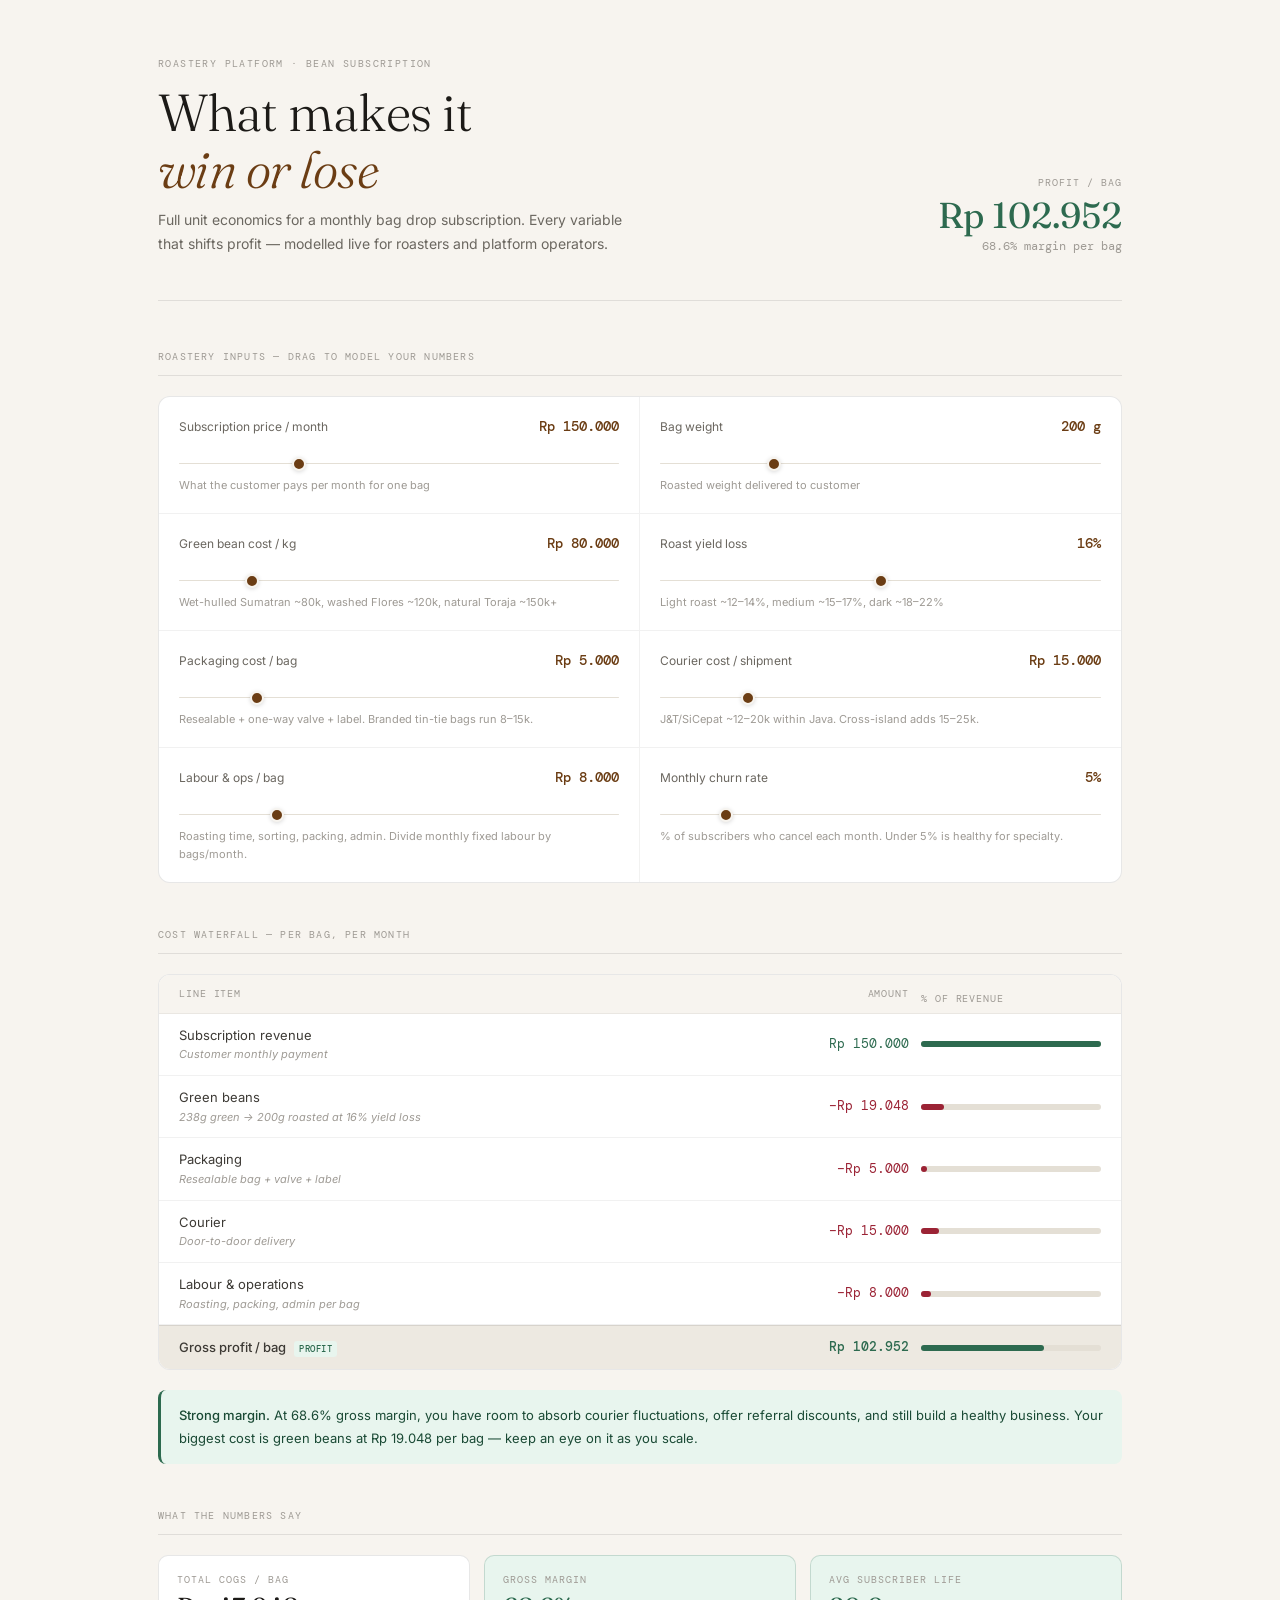
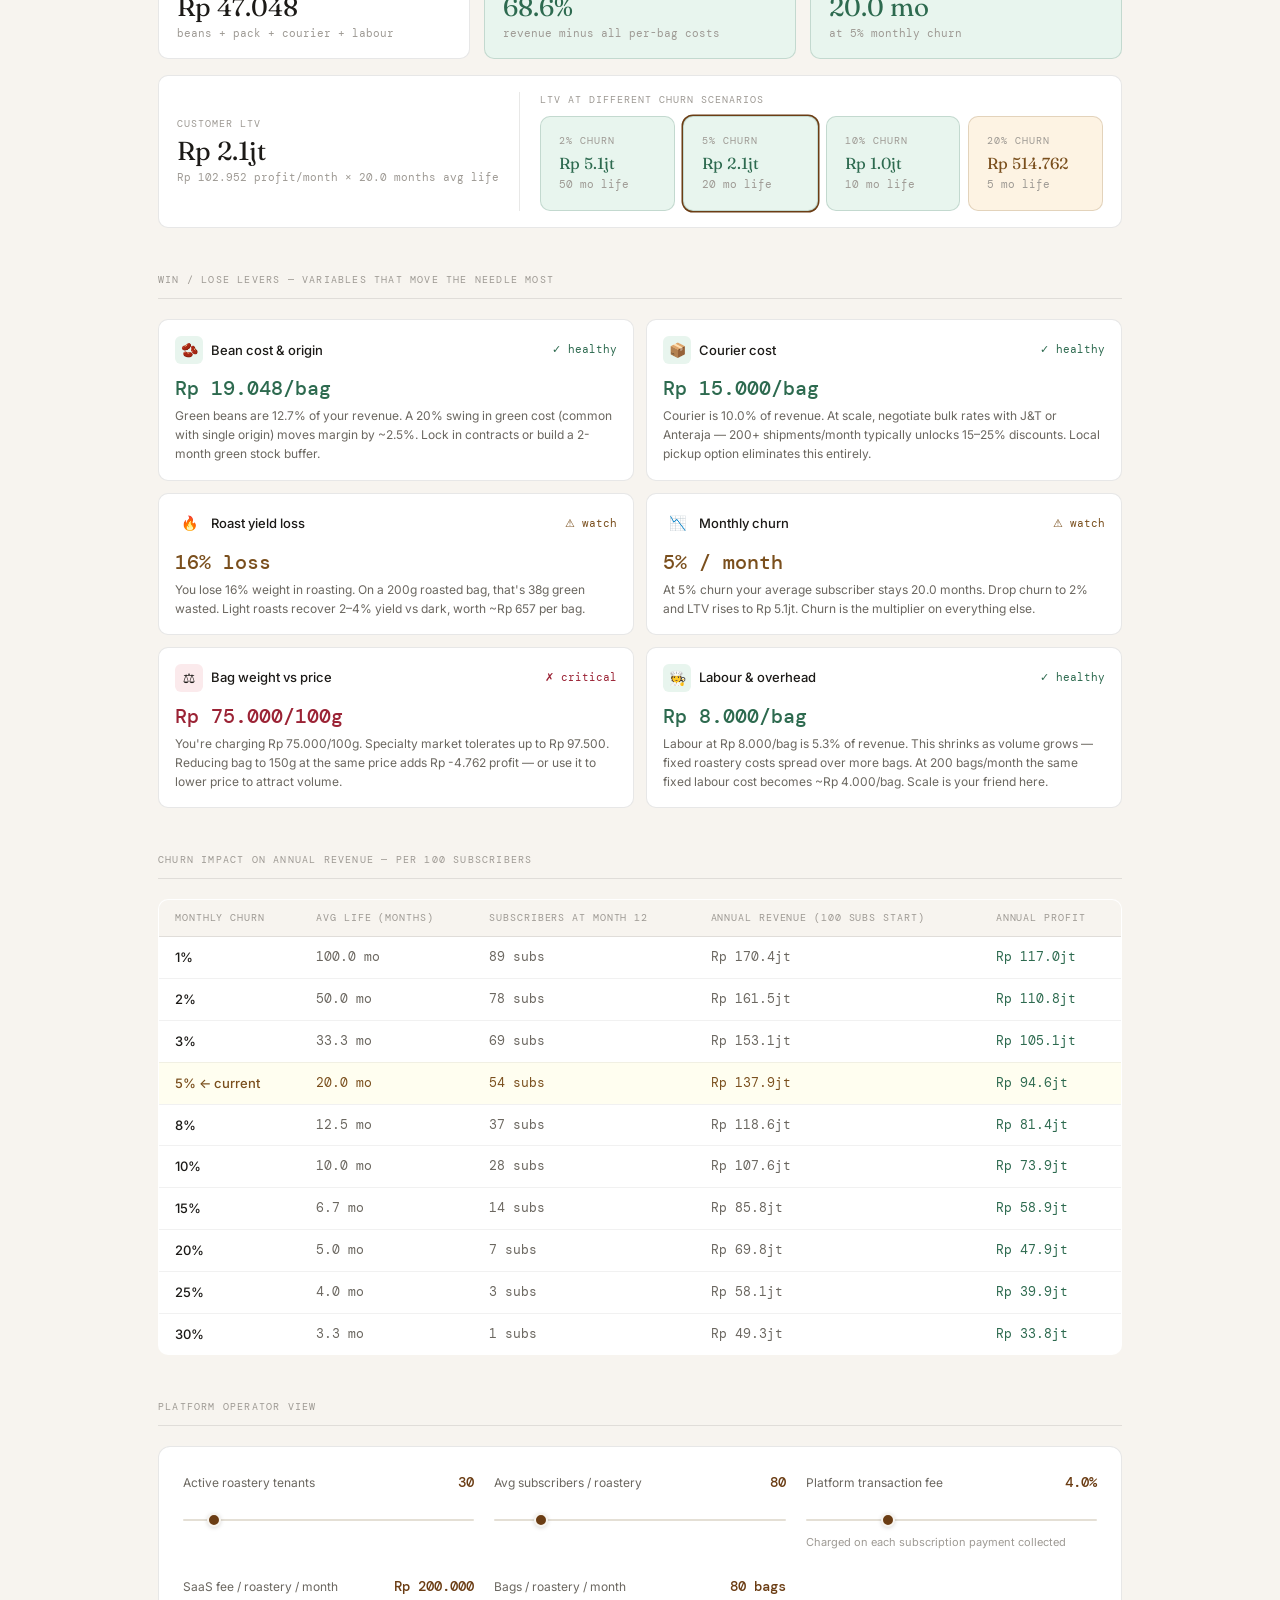
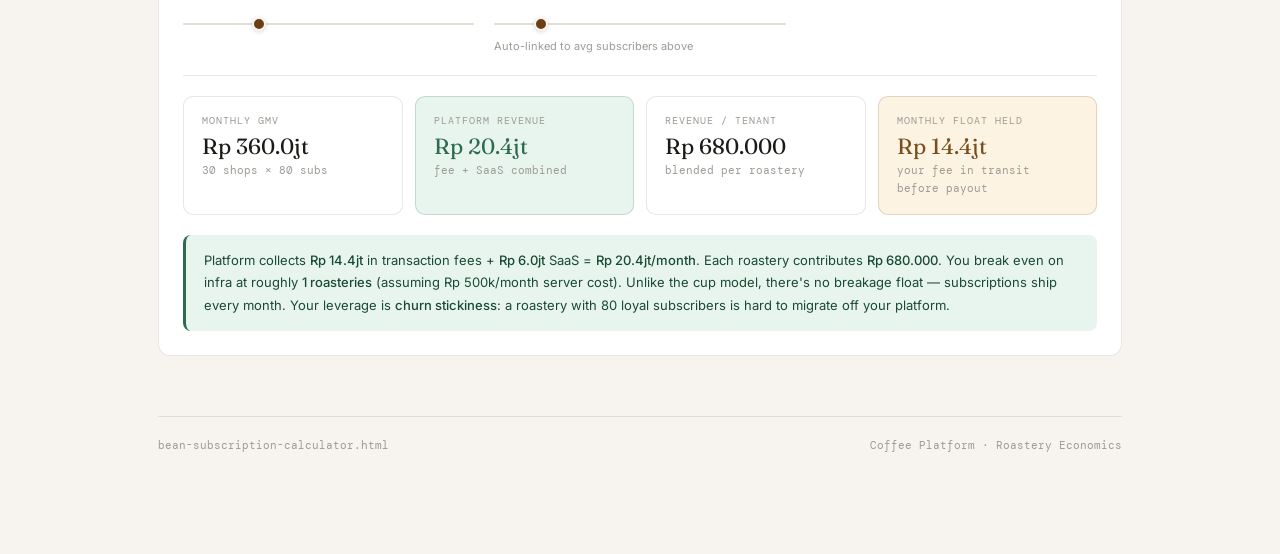
==== bean.html @ 2d92a7cf "Initial commit" ====
<!DOCTYPE html>
<html lang="en">
<head>
<meta charset="UTF-8">
<meta name="viewport" content="width=device-width, initial-scale=1.0">
<title>Bean Subscription Economics — Roastery Platform</title>
<style>
@import url('https://fonts.googleapis.com/css2?family=Fraunces:opsz,wght@9..144,300;9..144,400;9..144,500&family=DM+Mono:wght@400;500&family=Inter:wght@300;400;500&display=swap');

*, *::before, *::after { box-sizing: border-box; margin: 0; padding: 0; }

:root {
  --bg:        #f7f4ef;
  --bg2:       #ede9e1;
  --bg3:       #e4dfd5;
  --ink:       #1c1a17;
  --ink2:      #3d3a35;
  --ink3:      #6b6760;
  --ink4:      #9e9a94;
  --rule:      rgba(28,26,23,0.1);
  --rule2:     rgba(28,26,23,0.06);
  --win:       #2d6a4f;
  --win-bg:    #e8f5ee;
  --lose:      #9b2335;
  --lose-bg:   #fbeaec;
  --warn:      #7a4f1d;
  --warn-bg:   #fdf3e3;
  --accent:    #6b3d14;
  --font-disp: 'Fraunces', Georgia, serif;
  --font-body: 'Inter', system-ui, sans-serif;
  --font-mono: 'DM Mono', monospace;
}

html { background: var(--bg); color: var(--ink); font-family: var(--font-body); font-size: 15px; line-height: 1.6; }
body { min-height: 100vh; }

.shell { max-width: 1020px; margin: 0 auto; padding: 0 28px 100px; }

/* ── HEADER ── */
header {
  padding: 56px 0 44px;
  border-bottom: 1px solid var(--rule);
  margin-bottom: 48px;
  display: grid;
  grid-template-columns: 1fr auto;
  align-items: end;
  gap: 24px;
}
@media (max-width: 600px) { header { grid-template-columns: 1fr; } }

.eyebrow {
  font-family: var(--font-mono);
  font-size: 10px;
  letter-spacing: 0.14em;
  text-transform: uppercase;
  color: var(--ink4);
  margin-bottom: 12px;
}
h1 {
  font-family: var(--font-disp);
  font-size: clamp(32px, 5vw, 52px);
  font-weight: 300;
  line-height: 1.1;
  color: var(--ink);
  letter-spacing: -0.01em;
}
h1 em { font-style: italic; color: var(--accent); }
.tagline { font-size: 14px; color: var(--ink3); margin-top: 10px; max-width: 480px; line-height: 1.7; }

/* ── VERDICT BADGE ── live top-right ── */
.verdict-badge {
  text-align: right;
}
.vb-label { font-family: var(--font-mono); font-size: 10px; text-transform: uppercase; letter-spacing: 0.1em; color: var(--ink4); margin-bottom: 6px; }
.vb-val {
  font-family: var(--font-disp);
  font-size: 36px;
  font-weight: 400;
  line-height: 1;
}
.vb-sub { font-size: 12px; color: var(--ink4); margin-top: 4px; font-family: var(--font-mono); }
.vb-val.win  { color: var(--win); }
.vb-val.lose { color: var(--lose); }
.vb-val.warn { color: var(--warn); }

/* ── SECTION LABEL ── */
.sec-label {
  font-family: var(--font-mono);
  font-size: 10px;
  letter-spacing: 0.12em;
  text-transform: uppercase;
  color: var(--ink4);
  padding-bottom: 10px;
  border-bottom: 1px solid var(--rule);
  margin-bottom: 20px;
}

/* ── GRID LAYOUTS ── */
.cols-3 { display: grid; grid-template-columns: repeat(3, 1fr); gap: 14px; }
.cols-2 { display: grid; grid-template-columns: 1fr 1fr; gap: 20px; }
@media (max-width: 680px) {
  .cols-3 { grid-template-columns: 1fr 1fr; }
  .cols-2 { grid-template-columns: 1fr; }
}
@media (max-width: 420px) { .cols-3 { grid-template-columns: 1fr; } }

.section { margin-bottom: 44px; }

/* ── CONTROL PANEL ── */
.ctrl-grid { display: grid; grid-template-columns: repeat(2, 1fr); gap: 0; border: 1px solid var(--rule); border-radius: 12px; overflow: hidden; background: white; }
@media (max-width: 680px) { .ctrl-grid { grid-template-columns: 1fr; } }

.ctrl-cell {
  padding: 18px 20px;
  border-right: 1px solid var(--rule2);
  border-bottom: 1px solid var(--rule2);
}
.ctrl-cell:nth-child(2n) { border-right: none; }
.ctrl-cell:nth-last-child(-n+2) { border-bottom: none; }
@media (max-width: 680px) {
  .ctrl-cell { border-right: none; }
  .ctrl-cell:last-child { border-bottom: none; }
}

.ctrl-top { display: flex; justify-content: space-between; align-items: baseline; margin-bottom: 10px; }
.ctrl-name { font-size: 12px; color: var(--ink3); }
.ctrl-val { font-family: var(--font-mono); font-size: 14px; font-weight: 500; color: var(--accent); }

input[type=range] {
  -webkit-appearance: none;
  width: 100%;
  height: 1.5px;
  background: var(--bg3);
  border-radius: 1px;
  outline: none;
  cursor: pointer;
}
input[type=range]::-webkit-slider-thumb {
  -webkit-appearance: none;
  width: 14px; height: 14px;
  border-radius: 50%;
  background: var(--accent);
  border: 2px solid var(--bg);
  cursor: pointer;
  box-shadow: 0 1px 4px rgba(0,0,0,0.15);
}
input[type=range]::-moz-range-thumb {
  width: 14px; height: 14px;
  border-radius: 50%;
  background: var(--accent);
  border: 2px solid var(--bg);
  cursor: pointer;
}
.ctrl-hint { font-size: 11px; color: var(--ink4); margin-top: 6px; }

/* ── METRIC CARDS ── */
.mcard {
  background: white;
  border: 1px solid var(--rule);
  border-radius: 10px;
  padding: 16px 18px;
}
.mcard .mc-label { font-family: var(--font-mono); font-size: 10px; text-transform: uppercase; letter-spacing: 0.1em; color: var(--ink4); margin-bottom: 6px; }
.mcard .mc-val { font-family: var(--font-disp); font-size: 26px; font-weight: 400; color: var(--ink); line-height: 1; }
.mcard .mc-sub { font-size: 11px; color: var(--ink4); margin-top: 5px; font-family: var(--font-mono); }
.mcard.win  { background: var(--win-bg);  border-color: rgba(45,106,79,0.2); }
.mcard.lose { background: var(--lose-bg); border-color: rgba(155,35,53,0.2); }
.mcard.warn { background: var(--warn-bg); border-color: rgba(122,79,29,0.2); }
.mcard.win  .mc-val { color: var(--win);  }
.mcard.lose .mc-val { color: var(--lose); }
.mcard.warn .mc-val { color: var(--warn); }

/* ── WATERFALL ── */
.waterfall { background: white; border: 1px solid var(--rule); border-radius: 12px; overflow: hidden; }
.wf-row {
  display: grid;
  grid-template-columns: 1fr 110px 180px;
  align-items: center;
  padding: 11px 20px;
  border-bottom: 1px solid var(--rule2);
  font-size: 13px;
  gap: 12px;
}
@media (max-width: 500px) { .wf-row { grid-template-columns: 1fr 80px; } .wf-bar-cell { display: none; } }
.wf-row:last-child { border-bottom: none; }
.wf-row.total {
  background: var(--bg2);
  font-weight: 500;
  border-top: 1px solid var(--rule);
}
.wf-row.header { background: var(--bg); font-family: var(--font-mono); font-size: 10px; text-transform: uppercase; letter-spacing: 0.09em; color: var(--ink4); }
.wf-label { color: var(--ink2); }
.wf-label small { display: block; font-size: 11px; color: var(--ink4); margin-top: 1px; font-style: italic; }
.wf-amount { font-family: var(--font-mono); font-size: 13px; text-align: right; }
.wf-amount.pos { color: var(--win); }
.wf-amount.neg { color: var(--lose); }
.wf-amount.neutral { color: var(--ink3); }
.wf-bar-cell { position: relative; height: 6px; background: var(--bg3); border-radius: 3px; }
.wf-bar { height: 100%; border-radius: 3px; transition: width 0.3s ease; }
.wf-bar.pos { background: var(--win); }
.wf-bar.neg { background: var(--lose); }
.tag { display: inline-block; font-size: 9px; font-family: var(--font-mono); padding: 1px 5px; border-radius: 3px; vertical-align: middle; margin-left: 5px; text-transform: uppercase; letter-spacing: 0.06em; }
.tag-win  { background: var(--win-bg);  color: var(--win);  }
.tag-lose { background: var(--lose-bg); color: var(--lose); }
.tag-warn { background: var(--warn-bg); color: var(--warn); }

/* ── WIN/LOSE LEVERS ── */
.lever-grid { display: grid; grid-template-columns: 1fr 1fr; gap: 12px; }
@media (max-width: 580px) { .lever-grid { grid-template-columns: 1fr; } }
.lever {
  border: 1px solid var(--rule);
  border-radius: 10px;
  padding: 16px;
  background: white;
}
.lever .lv-head { display: flex; align-items: center; gap: 8px; margin-bottom: 8px; }
.lever .lv-icon { width: 28px; height: 28px; border-radius: 6px; display: flex; align-items: center; justify-content: center; font-size: 14px; flex-shrink: 0; }
.lever .lv-icon.win  { background: var(--win-bg); }
.lever .lv-icon.lose { background: var(--lose-bg); }
.lever .lv-name { font-size: 13px; font-weight: 500; color: var(--ink); }
.lever .lv-status { font-family: var(--font-mono); font-size: 11px; margin-left: auto; }
.lever .lv-status.win  { color: var(--win); }
.lever .lv-status.lose { color: var(--lose); }
.lever .lv-status.warn { color: var(--warn); }
.lever .lv-desc { font-size: 12px; color: var(--ink3); line-height: 1.6; }
.lever .lv-val { font-family: var(--font-mono); font-size: 20px; font-weight: 500; margin-bottom: 2px; }
.lever .lv-val.win  { color: var(--win); }
.lever .lv-val.lose { color: var(--lose); }
.lever .lv-val.warn { color: var(--warn); }

/* ── PLATFORM VIEW ── */
.plat-bar { background: white; border: 1px solid var(--rule); border-radius: 12px; padding: 24px; }
.plat-ctrl-row { display: grid; grid-template-columns: repeat(3,1fr); gap: 20px; margin-bottom: 24px; }
@media (max-width: 580px) { .plat-ctrl-row { grid-template-columns: 1fr; } }

.p-metrics { display: grid; grid-template-columns: repeat(4,1fr); gap: 12px; margin-bottom: 20px; }
@media (max-width: 680px) { .p-metrics { grid-template-columns: 1fr 1fr; } }

/* ── INSIGHT STRIP ── */
.insight {
  border-radius: 8px;
  padding: 14px 18px;
  font-size: 13px;
  line-height: 1.75;
  margin-top: 20px;
  border-left: 3px solid;
}
.insight.win  { background: var(--win-bg);  border-color: var(--win);  color: #1a4a35; }
.insight.lose { background: var(--lose-bg); border-color: var(--lose); color: #6e1a26; }
.insight.warn { background: var(--warn-bg); border-color: var(--warn); color: #5a3512; }
.insight strong { font-weight: 500; }

/* ── CHURN IMPACT ── */
.churn-table { width: 100%; border-collapse: collapse; font-size: 13px; background: white; border-radius: 10px; overflow: hidden; border: 1px solid var(--rule); }
.churn-table th { padding: 10px 16px; background: var(--bg); font-family: var(--font-mono); font-size: 10px; text-transform: uppercase; letter-spacing: 0.09em; color: var(--ink4); font-weight: 400; text-align: left; border-bottom: 1px solid var(--rule); }
.churn-table td { padding: 10px 16px; border-bottom: 1px solid var(--rule2); color: var(--ink3); }
.churn-table tr:last-child td { border-bottom: none; }
.churn-table td:first-child { color: var(--ink); font-weight: 500; }
.churn-table .mono { font-family: var(--font-mono); }
.churn-table .active-row { background: #fffef0; }
.churn-table .active-row td { color: var(--warn); }
.churn-table .active-row td:first-child { color: var(--warn); }

footer { margin-top: 60px; padding-top: 20px; border-top: 1px solid var(--rule); display: flex; justify-content: space-between; font-size: 11px; font-family: var(--font-mono); color: var(--ink4); flex-wrap: wrap; gap: 8px; }
</style>
</head>
<body>
<div class="shell">

<!-- HEADER -->
<header>
  <div>
    <div class="eyebrow">Roastery Platform · Bean Subscription</div>
    <h1>What makes it<br><em>win or lose</em></h1>
    <p class="tagline">Full unit economics for a monthly bag drop subscription. Every variable that shifts profit — modelled live for roasters and platform operators.</p>
  </div>
  <div class="verdict-badge">
    <div class="vb-label">Profit / bag</div>
    <div class="vb-val" id="verdictVal">—</div>
    <div class="vb-sub" id="verdictSub">—</div>
  </div>
</header>

<!-- SECTION 1: INPUTS -->
<div class="section">
  <div class="sec-label">Roastery inputs — drag to model your numbers</div>
  <div class="ctrl-grid">

    <div class="ctrl-cell">
      <div class="ctrl-top">
        <span class="ctrl-name">Subscription price / month</span>
        <span class="ctrl-val" id="subPriceOut">Rp 150.000</span>
      </div>
      <input type="range" id="subPrice" min="60000" max="400000" step="5000" value="150000">
      <div class="ctrl-hint">What the customer pays per month for one bag</div>
    </div>

    <div class="ctrl-cell">
      <div class="ctrl-top">
        <span class="ctrl-name">Bag weight</span>
        <span class="ctrl-val" id="bagWeightOut">200 g</span>
      </div>
      <input type="range" id="bagWeight" min="100" max="500" step="50" value="200">
      <div class="ctrl-hint">Roasted weight delivered to customer</div>
    </div>

    <div class="ctrl-cell">
      <div class="ctrl-top">
        <span class="ctrl-name">Green bean cost / kg</span>
        <span class="ctrl-val" id="greenCostOut">Rp 80.000</span>
      </div>
      <input type="range" id="greenCost" min="40000" max="300000" step="5000" value="80000">
      <div class="ctrl-hint">Wet-hulled Sumatran ~80k, washed Flores ~120k, natural Toraja ~150k+</div>
    </div>

    <div class="ctrl-cell">
      <div class="ctrl-top">
        <span class="ctrl-name">Roast yield loss</span>
        <span class="ctrl-val" id="yieldLossOut">16%</span>
      </div>
      <input type="range" id="yieldLoss" min="10" max="22" step="1" value="16">
      <div class="ctrl-hint">Light roast ~12–14%, medium ~15–17%, dark ~18–22%</div>
    </div>

    <div class="ctrl-cell">
      <div class="ctrl-top">
        <span class="ctrl-name">Packaging cost / bag</span>
        <span class="ctrl-val" id="packCostOut">Rp 5.000</span>
      </div>
      <input type="range" id="packCost" min="2000" max="20000" step="500" value="5000">
      <div class="ctrl-hint">Resealable + one-way valve + label. Branded tin-tie bags run 8–15k.</div>
    </div>

    <div class="ctrl-cell">
      <div class="ctrl-top">
        <span class="ctrl-name">Courier cost / shipment</span>
        <span class="ctrl-val" id="courierOut">Rp 15.000</span>
      </div>
      <input type="range" id="courier" min="8000" max="45000" step="1000" value="15000">
      <div class="ctrl-hint">J&T/SiCepat ~12–20k within Java. Cross-island adds 15–25k.</div>
    </div>

    <div class="ctrl-cell">
      <div class="ctrl-top">
        <span class="ctrl-name">Labour & ops / bag</span>
        <span class="ctrl-val" id="labourOut">Rp 8.000</span>
      </div>
      <input type="range" id="labour" min="2000" max="30000" step="1000" value="8000">
      <div class="ctrl-hint">Roasting time, sorting, packing, admin. Divide monthly fixed labour by bags/month.</div>
    </div>

    <div class="ctrl-cell">
      <div class="ctrl-top">
        <span class="ctrl-name">Monthly churn rate</span>
        <span class="ctrl-val" id="churnOut">5%</span>
      </div>
      <input type="range" id="churn" min="1" max="30" step="1" value="5">
      <div class="ctrl-hint">% of subscribers who cancel each month. Under 5% is healthy for specialty.</div>
    </div>

  </div>
</div>

<!-- SECTION 2: WATERFALL -->
<div class="section">
  <div class="sec-label">Cost waterfall — per bag, per month</div>
  <div class="waterfall">
    <div class="wf-row header">
      <div>Line item</div>
      <div style="text-align:right">Amount</div>
      <div class="wf-bar-cell" style="background:none;">% of revenue</div>
    </div>
    <div id="waterfallBody"></div>
  </div>
  <div class="insight" id="waterfallInsight"></div>
</div>

<!-- SECTION 3: KEY METRICS -->
<div class="section">
  <div class="sec-label">What the numbers say</div>
  <div class="cols-3" id="metricsRow" style="margin-bottom: 16px;"></div>
  <div class="cols-2">
    <div class="mcard" id="mLTV" style="display:flex;gap:20px;align-items:center;grid-column:1/-1">
      <div>
        <div class="mc-label">Customer LTV</div>
        <div class="mc-val" id="ltvVal">—</div>
        <div class="mc-sub" id="ltvSub">—</div>
      </div>
      <div style="flex:1;border-left:1px solid var(--rule);padding-left:20px;">
        <div class="mc-label" style="margin-bottom:8px;">LTV at different churn scenarios</div>
        <div id="ltvScenarios" style="display:grid;grid-template-columns:repeat(4,1fr);gap:8px;"></div>
      </div>
    </div>
  </div>
</div>

<!-- SECTION 4: WIN / LOSE LEVERS -->
<div class="section">
  <div class="sec-label">Win / lose levers — variables that move the needle most</div>
  <div class="lever-grid" id="leverGrid"></div>
</div>

<!-- SECTION 5: CHURN IMPACT TABLE -->
<div class="section">
  <div class="sec-label">Churn impact on annual revenue — per 100 subscribers</div>
  <table class="churn-table" id="churnTable"></table>
</div>

<!-- SECTION 6: PLATFORM VIEW -->
<div class="section">
  <div class="sec-label">Platform operator view</div>
  <div class="plat-bar">
    <div class="plat-ctrl-row">
      <div class="ctrl-cell" style="border:none;padding:0;">
        <div class="ctrl-top"><span class="ctrl-name">Active roastery tenants</span><span class="ctrl-val" id="pTenantsOut">30</span></div>
        <input type="range" id="pTenants" min="5" max="300" step="5" value="30">
      </div>
      <div class="ctrl-cell" style="border:none;padding:0;">
        <div class="ctrl-top"><span class="ctrl-name">Avg subscribers / roastery</span><span class="ctrl-val" id="pSubsOut">80</span></div>
        <input type="range" id="pSubs" min="10" max="500" step="10" value="80">
      </div>
      <div class="ctrl-cell" style="border:none;padding:0;">
        <div class="ctrl-top"><span class="ctrl-name">Platform transaction fee</span><span class="ctrl-val" id="pFeeOut">4%</span></div>
        <input type="range" id="pFee" min="1" max="12" step="0.5" value="4">
        <div class="ctrl-hint">Charged on each subscription payment collected</div>
      </div>
    </div>
    <div class="plat-ctrl-row" style="margin-bottom:0;">
      <div class="ctrl-cell" style="border:none;padding:0;">
        <div class="ctrl-top"><span class="ctrl-name">SaaS fee / roastery / month</span><span class="ctrl-val" id="pSaasOut">Rp 199.000</span></div>
        <input type="range" id="pSaas" min="0" max="800000" step="25000" value="199000">
      </div>
      <div class="ctrl-cell" style="border:none;padding:0;">
        <div class="ctrl-top"><span class="ctrl-name">Bags / roastery / month</span><span class="ctrl-val" id="pBagsOut">80 bags</span></div>
        <input type="range" id="pBags" min="10" max="500" step="10" value="80">
        <div class="ctrl-hint">Auto-linked to avg subscribers above</div>
      </div>
      <div></div>
    </div>
    <div style="height:1px;background:var(--rule);margin:20px 0;"></div>
    <div class="p-metrics" id="platMetrics"></div>
    <div class="insight" id="platInsight"></div>
  </div>
</div>

<footer>
  <span>bean-subscription-calculator.html</span>
  <span>Coffee Platform · Roastery Economics</span>
</footer>
</div>

<script>
const rp = (n) => {
  if (Math.abs(n) >= 1e9) return 'Rp ' + (n/1e9).toFixed(1) + 'M';
  if (Math.abs(n) >= 1e6) return 'Rp ' + (n/1e6).toFixed(1) + 'jt';
  return 'Rp ' + Math.round(n).toLocaleString('id-ID');
};
const pct = (n, dec=1) => (n*100).toFixed(dec) + '%';
const bar = (ratio, cls) => {
  const w = Math.min(100, Math.max(0, ratio*100)).toFixed(1);
  return `<div class="wf-bar-cell"><div class="wf-bar ${cls}" style="width:${w}%"></div></div>`;
};

function calc() {
  const subPrice  = +document.getElementById('subPrice').value;
  const bagWeight = +document.getElementById('bagWeight').value;
  const greenCost = +document.getElementById('greenCost').value;
  const yieldLoss = +document.getElementById('yieldLoss').value / 100;
  const packCost  = +document.getElementById('packCost').value;
  const courier   = +document.getElementById('courier').value;
  const labour    = +document.getElementById('labour').value;
  const churn     = +document.getElementById('churn').value / 100;

  // output labels
  document.getElementById('subPriceOut').textContent  = rp(subPrice);
  document.getElementById('bagWeightOut').textContent = bagWeight + ' g';
  document.getElementById('greenCostOut').textContent = rp(greenCost);
  document.getElementById('yieldLossOut').textContent = (yieldLoss*100).toFixed(0) + '%';
  document.getElementById('packCostOut').textContent  = rp(packCost);
  document.getElementById('courierOut').textContent   = rp(courier);
  document.getElementById('labourOut').textContent    = rp(labour);
  document.getElementById('churnOut').textContent     = (churn*100).toFixed(0) + '%';

  // ── COST WATERFALL ──
  // green bean cost: need bagWeight g roasted → buy bagWeight / (1 - yieldLoss) g green
  const greenNeeded_g = bagWeight / (1 - yieldLoss);
  const greenCostPerBag = (greenNeeded_g / 1000) * greenCost;
  const totalCOGS = greenCostPerBag + packCost + courier + labour;
  const grossProfit = subPrice - totalCOGS;
  const margin = grossProfit / subPrice;

  // waterfall rows: [label, sublabel, amount, isRevenue]
  const rows = [
    { label: 'Subscription revenue',      sub: 'Customer monthly payment',        amt: subPrice,       cls: 'pos', type: 'rev' },
    { label: 'Green beans',               sub: `${greenNeeded_g.toFixed(0)}g green → ${bagWeight}g roasted at ${(yieldLoss*100).toFixed(0)}% yield loss`, amt: -greenCostPerBag, cls: 'neg', type: 'cost' },
    { label: 'Packaging',                 sub: 'Resealable bag + valve + label',   amt: -packCost,      cls: 'neg', type: 'cost' },
    { label: 'Courier',                   sub: 'Door-to-door delivery',            amt: -courier,       cls: 'neg', type: 'cost' },
    { label: 'Labour & operations',       sub: 'Roasting, packing, admin per bag', amt: -labour,        cls: 'neg', type: 'cost' },
  ];

  let wfHTML = '';
  rows.forEach(r => {
    const ratio = Math.abs(r.amt) / subPrice;
    wfHTML += `<div class="wf-row">
      <div class="wf-label">${r.label}<small>${r.sub}</small></div>
      <div class="wf-amount ${r.cls}">${r.amt > 0 ? '' : '−'}${rp(Math.abs(r.amt))}</div>
      ${bar(ratio, r.amt > 0 ? 'pos' : 'neg')}
    </div>`;
  });

  // total row
  const totalClass = grossProfit > 0 ? 'pos' : 'neg';
  const tag = grossProfit > 0
    ? `<span class="tag tag-win">profit</span>`
    : `<span class="tag tag-lose">loss</span>`;
  wfHTML += `<div class="wf-row total">
    <div class="wf-label">Gross profit / bag ${tag}</div>
    <div class="wf-amount ${totalClass}">${grossProfit >= 0 ? '' : '−'}${rp(Math.abs(grossProfit))}</div>
    ${bar(Math.abs(margin), grossProfit >= 0 ? 'pos' : 'neg')}
  </div>`;
  document.getElementById('waterfallBody').innerHTML = wfHTML;

  // waterfall insight
  const biggestCost = [
    { name: 'green beans', val: greenCostPerBag },
    { name: 'courier',     val: courier },
    { name: 'labour',      val: labour },
    { name: 'packaging',   val: packCost },
  ].sort((a,b) => b.val - a.val)[0];

  let wfIns, wfCls;
  if (margin > 0.35) {
    wfCls = 'win'; wfIns = `<strong>Strong margin.</strong> At ${pct(margin)} gross margin, you have room to absorb courier fluctuations, offer referral discounts, and still build a healthy business. Your biggest cost is ${biggestCost.name} at ${rp(biggestCost.val)} per bag — keep an eye on it as you scale.`;
  } else if (margin > 0.15) {
    wfCls = 'warn'; wfIns = `<strong>Thin but workable.</strong> ${pct(margin)} gross margin means you're making ${rp(grossProfit)} per bag. Manageable at scale, but one bad courier month or a green bean price spike will hurt. ${biggestCost.name} is your biggest lever — reduce it or raise your price.`;
  } else if (margin > 0) {
    wfCls = 'warn'; wfIns = `<strong>Too thin.</strong> ${pct(margin)} gross margin leaves almost no buffer. At this level, subscriber acquisition costs will put you underwater immediately. You need to either raise price, reduce courier cost (negotiate bulk rates or pickup points), or use a lighter roast profile to reduce yield loss.`;
  } else {
    wfCls = 'lose'; wfIns = `<strong>Losing money per bag.</strong> Every subscription you sell makes you poorer. The core problem: costs (${rp(totalCOGS)}) exceed your price (${rp(subPrice)}). Raise price, cut ${biggestCost.name}, or reduce bag weight before launching.`;
  }
  document.getElementById('waterfallInsight').className = `insight ${wfCls}`;
  document.getElementById('waterfallInsight').innerHTML = wfIns;

  // ── VERDICT ──
  const verdictEl = document.getElementById('verdictVal');
  verdictEl.textContent = rp(grossProfit);
  verdictEl.className = 'vb-val ' + (grossProfit > 0 ? (margin > 0.25 ? 'win' : 'warn') : 'lose');
  document.getElementById('verdictSub').textContent = pct(margin) + ' margin per bag';

  // ── METRICS ROW ──
  const avgLifeMonths = 1 / churn;
  const ltv = grossProfit * avgLifeMonths;
  const cogsTotal = totalCOGS;

  const metrics = [
    { label: 'Total COGS / bag', val: rp(cogsTotal), sub: 'beans + pack + courier + labour', cls: grossProfit > 0 ? '' : 'lose' },
    { label: 'Gross margin', val: pct(margin), sub: 'revenue minus all per-bag costs', cls: margin > 0.3 ? 'win' : margin > 0.1 ? 'warn' : 'lose' },
    { label: 'Avg subscriber life', val: avgLifeMonths.toFixed(1) + ' mo', sub: `at ${(churn*100).toFixed(0)}% monthly churn`, cls: avgLifeMonths > 12 ? 'win' : avgLifeMonths > 6 ? 'warn' : 'lose' },
  ];
  document.getElementById('metricsRow').innerHTML = metrics.map(m =>
    `<div class="mcard ${m.cls}"><div class="mc-label">${m.label}</div><div class="mc-val">${m.val}</div><div class="mc-sub">${m.sub}</div></div>`
  ).join('');

  // ── LTV ──
  document.getElementById('ltvVal').textContent = rp(ltv);
  document.getElementById('ltvVal').className = 'mc-val ' + (ltv > 0 ? (ltv > subPrice * 6 ? 'win' : 'warn') : 'lose');
  document.getElementById('ltvSub').textContent = `${rp(grossProfit)} profit/month × ${avgLifeMonths.toFixed(1)} months avg life`;

  const churnScenarios = [2, 5, 10, 20];
  document.getElementById('ltvScenarios').innerHTML = churnScenarios.map(c => {
    const life = 1 / (c/100);
    const v = grossProfit * life;
    const cls = v > 0 ? (v > subPrice*6 ? 'win' : 'warn') : 'lose';
    const active = Math.round(churn*100) === c ? ' style="box-shadow:0 0 0 1.5px var(--accent)"' : '';
    return `<div class="mcard ${cls}"${active}>
      <div class="mc-label">${c}% churn</div>
      <div class="mc-val" style="font-size:16px">${rp(v)}</div>
      <div class="mc-sub">${life.toFixed(0)} mo life</div>
    </div>`;
  }).join('');

  // ── WIN/LOSE LEVERS ──
  const greenPct = greenCostPerBag / subPrice;
  const courierPct = courier / subPrice;
  const labourPct = labour / subPrice;
  const packPct = packCost / subPrice;

  // Sensitivity: what's the impact of +10% change in each variable?
  const delta = grossProfit > 0;

  const levers = [
    {
      name: 'Bean cost & origin',
      icon: '🫘',
      desc: `Green beans are ${pct(greenPct)} of your revenue. A 20% swing in green cost (common with single origin) moves margin by ~${pct(greenCostPerBag * 0.2 / subPrice)}. Lock in contracts or build a 2-month green stock buffer.`,
      val: rp(greenCostPerBag) + '/bag',
      status: greenPct < 0.25 ? 'good' : greenPct < 0.4 ? 'watch' : 'critical',
    },
    {
      name: 'Courier cost',
      icon: '📦',
      desc: `Courier is ${pct(courierPct)} of revenue. At scale, negotiate bulk rates with J&T or Anteraja — 200+ shipments/month typically unlocks 15–25% discounts. Local pickup option eliminates this entirely.`,
      val: rp(courier) + '/bag',
      status: courierPct < 0.12 ? 'good' : courierPct < 0.2 ? 'watch' : 'critical',
    },
    {
      name: 'Roast yield loss',
      icon: '🔥',
      desc: `You lose ${(yieldLoss*100).toFixed(0)}% weight in roasting. On a ${bagWeight}g roasted bag, that's ${(bagWeight/(1-yieldLoss)-bagWeight).toFixed(0)}g green wasted. Light roasts recover 2–4% yield vs dark, worth ~${rp((bagWeight/(1-yieldLoss) - bagWeight/Math.max(0.78,1-(yieldLoss-0.03))) / 1000 * greenCost)} per bag.`,
      val: (yieldLoss*100).toFixed(0) + '% loss',
      status: yieldLoss < 0.15 ? 'good' : yieldLoss < 0.18 ? 'watch' : 'critical',
    },
    {
      name: 'Monthly churn',
      icon: '📉',
      desc: `At ${(churn*100).toFixed(0)}% churn your average subscriber stays ${avgLifeMonths.toFixed(1)} months. Drop churn to ${Math.max(1, Math.round(churn*100)-3)}% and LTV rises to ${rp(grossProfit / Math.max(0.01, churn - 0.03))}. Churn is the multiplier on everything else.`,
      val: (churn*100).toFixed(0) + '% / month',
      status: churn < 0.04 ? 'good' : churn < 0.08 ? 'watch' : 'critical',
    },
    {
      name: 'Bag weight vs price',
      icon: '⚖️',
      desc: `You're charging ${rp(subPrice/bagWeight*100)}/100g. Specialty market tolerates up to ${rp(Math.round(subPrice/bagWeight*100 * 1.3))}. Reducing bag to ${Math.max(100, bagWeight-50)}g at the same price adds ${rp(grossProfit - (subPrice - ((bagWeight-50)/(1-yieldLoss)/1000*greenCost + packCost + courier + labour)))} profit — or use it to lower price to attract volume.`,
      val: rp(subPrice/bagWeight*100) + '/100g',
      status: (subPrice / bagWeight) > 1200 ? 'good' : (subPrice / bagWeight) > 800 ? 'watch' : 'critical',
    },
    {
      name: 'Labour & overhead',
      icon: '🧑‍🍳',
      desc: `Labour at ${rp(labour)}/bag is ${pct(labourPct)} of revenue. This shrinks as volume grows — fixed roastery costs spread over more bags. At 200 bags/month the same fixed labour cost becomes ~${rp(labour * 0.5)}/bag. Scale is your friend here.`,
      val: rp(labour) + '/bag',
      status: labourPct < 0.1 ? 'good' : labourPct < 0.18 ? 'watch' : 'critical',
    },
  ];

  const statusLabel = { good: '✓ healthy', watch: '⚠ watch', critical: '✗ critical' };
  const statusCls   = { good: 'win', watch: 'warn', critical: 'lose' };

  document.getElementById('leverGrid').innerHTML = levers.map(l => `
    <div class="lever">
      <div class="lv-head">
        <div class="lv-icon ${statusCls[l.status]}">${l.icon}</div>
        <span class="lv-name">${l.name}</span>
        <span class="lv-status ${statusCls[l.status]}">${statusLabel[l.status]}</span>
      </div>
      <div class="lv-val ${statusCls[l.status]}">${l.val}</div>
      <div class="lv-desc">${l.desc}</div>
    </div>
  `).join('');

  // ── CHURN TABLE ──
  const churnRates = [1, 2, 3, 5, 8, 10, 15, 20, 25, 30];
  const currentChurnPct = Math.round(churn * 100);
  let churnHTML = `<thead><tr>
    <th>Monthly churn</th>
    <th>Avg life (months)</th>
    <th>Subscribers at month 12</th>
    <th>Annual revenue (100 subs start)</th>
    <th>Annual profit</th>
  </tr></thead><tbody>`;

  churnRates.forEach(c => {
    const life = 1 / (c/100);
    let subs = 100, totalRev = 0;
    for (let m = 0; m < 12; m++) {
      totalRev += subs * subPrice;
      subs = subs * (1 - c/100);
    }
    const totalProfit = totalRev * margin;
    const active = c === currentChurnPct;
    const rowCls = active ? ' class="active-row"' : '';
    churnHTML += `<tr${rowCls}>
      <td>${c}% ${active ? '← current' : ''}</td>
      <td class="mono">${life.toFixed(1)} mo</td>
      <td class="mono">${Math.round(subs)} subs</td>
      <td class="mono">${rp(totalRev)}</td>
      <td class="mono" style="color:${totalProfit > 0 ? 'var(--win)' : 'var(--lose)'}">${rp(totalProfit)}</td>
    </tr>`;
  });
  churnHTML += '</tbody>';
  document.getElementById('churnTable').innerHTML = churnHTML;

  // ── PLATFORM VIEW ──
  updatePlatform(subPrice, grossProfit, margin);
}

function updatePlatform(subPrice, grossProfit, margin) {
  const tenants = +document.getElementById('pTenants').value;
  const subs    = +document.getElementById('pSubs').value;
  const fee     = +document.getElementById('pFee').value / 100;
  const saas    = +document.getElementById('pSaas').value;

  document.getElementById('pTenantsOut').textContent = tenants;
  document.getElementById('pSubsOut').textContent    = subs;
  document.getElementById('pFeeOut').textContent     = (+document.getElementById('pFee').value).toFixed(1) + '%';
  document.getElementById('pSaasOut').textContent    = rp(saas);
  document.getElementById('pBagsOut').textContent    = subs + ' bags';

  const gmv = tenants * subs * subPrice;
  const txFeeRev = gmv * fee;
  const saasRev = tenants * saas;
  const totalPlatRev = txFeeRev + saasRev;
  const perTenant = totalPlatRev / tenants;
  // platform holds 1 month's GMV as float before payout
  const float = gmv; // collected monthly upfront

  document.getElementById('platMetrics').innerHTML = `
    <div class="mcard"><div class="mc-label">Monthly GMV</div><div class="mc-val" style="font-size:22px">${rp(gmv)}</div><div class="mc-sub">${tenants} shops × ${subs} subs</div></div>
    <div class="mcard win"><div class="mc-label">Platform revenue</div><div class="mc-val" style="font-size:22px">${rp(totalPlatRev)}</div><div class="mc-sub">fee + SaaS combined</div></div>
    <div class="mcard"><div class="mc-label">Revenue / tenant</div><div class="mc-val" style="font-size:22px">${rp(perTenant)}</div><div class="mc-sub">blended per roastery</div></div>
    <div class="mcard warn"><div class="mc-label">Monthly float held</div><div class="mc-val" style="font-size:22px">${rp(float * fee)}</div><div class="mc-sub">your fee in transit before payout</div></div>
  `;

  const breakeven = Math.ceil((saas * tenants) / (subPrice * fee));
  document.getElementById('platInsight').className = `insight ${totalPlatRev > 500000 ? 'win' : 'warn'}`;
  document.getElementById('platInsight').innerHTML = `
    Platform collects <strong>${rp(txFeeRev)}</strong> in transaction fees + <strong>${rp(saasRev)}</strong> SaaS = <strong>${rp(totalPlatRev)}/month</strong>. 
    Each roastery contributes <strong>${rp(perTenant)}</strong>. 
    You break even on infra at roughly <strong>${Math.ceil(500000 / perTenant)} roasteries</strong> (assuming Rp 500k/month server cost). 
    Unlike the cup model, there's no breakage float — subscriptions ship every month. 
    Your leverage is <strong>churn stickiness</strong>: a roastery with 80 loyal subscribers is hard to migrate off your platform.
  `;
}

// wire all controls
['subPrice','bagWeight','greenCost','yieldLoss','packCost','courier','labour','churn'].forEach(id => {
  document.getElementById(id).addEventListener('input', calc);
});
['pTenants','pSubs','pFee','pSaas'].forEach(id => {
  document.getElementById(id).addEventListener('input', () => {
    const subPrice = +document.getElementById('subPrice').value;
    const greenCost = +document.getElementById('greenCost').value;
    const yieldLoss = +document.getElementById('yieldLoss').value / 100;
    const bagWeight = +document.getElementById('bagWeight').value;
    const packCost = +document.getElementById('packCost').value;
    const courier = +document.getElementById('courier').value;
    const labour = +document.getElementById('labour').value;
    const greenNeeded_g = bagWeight / (1 - yieldLoss);
    const greenCostPerBag = (greenNeeded_g / 1000) * greenCost;
    const totalCOGS = greenCostPerBag + packCost + courier + labour;
    const grossProfit = subPrice - totalCOGS;
    const margin = grossProfit / subPrice;
    updatePlatform(subPrice, grossProfit, margin);
  });
});

calc();
</script>
</body>
</html>
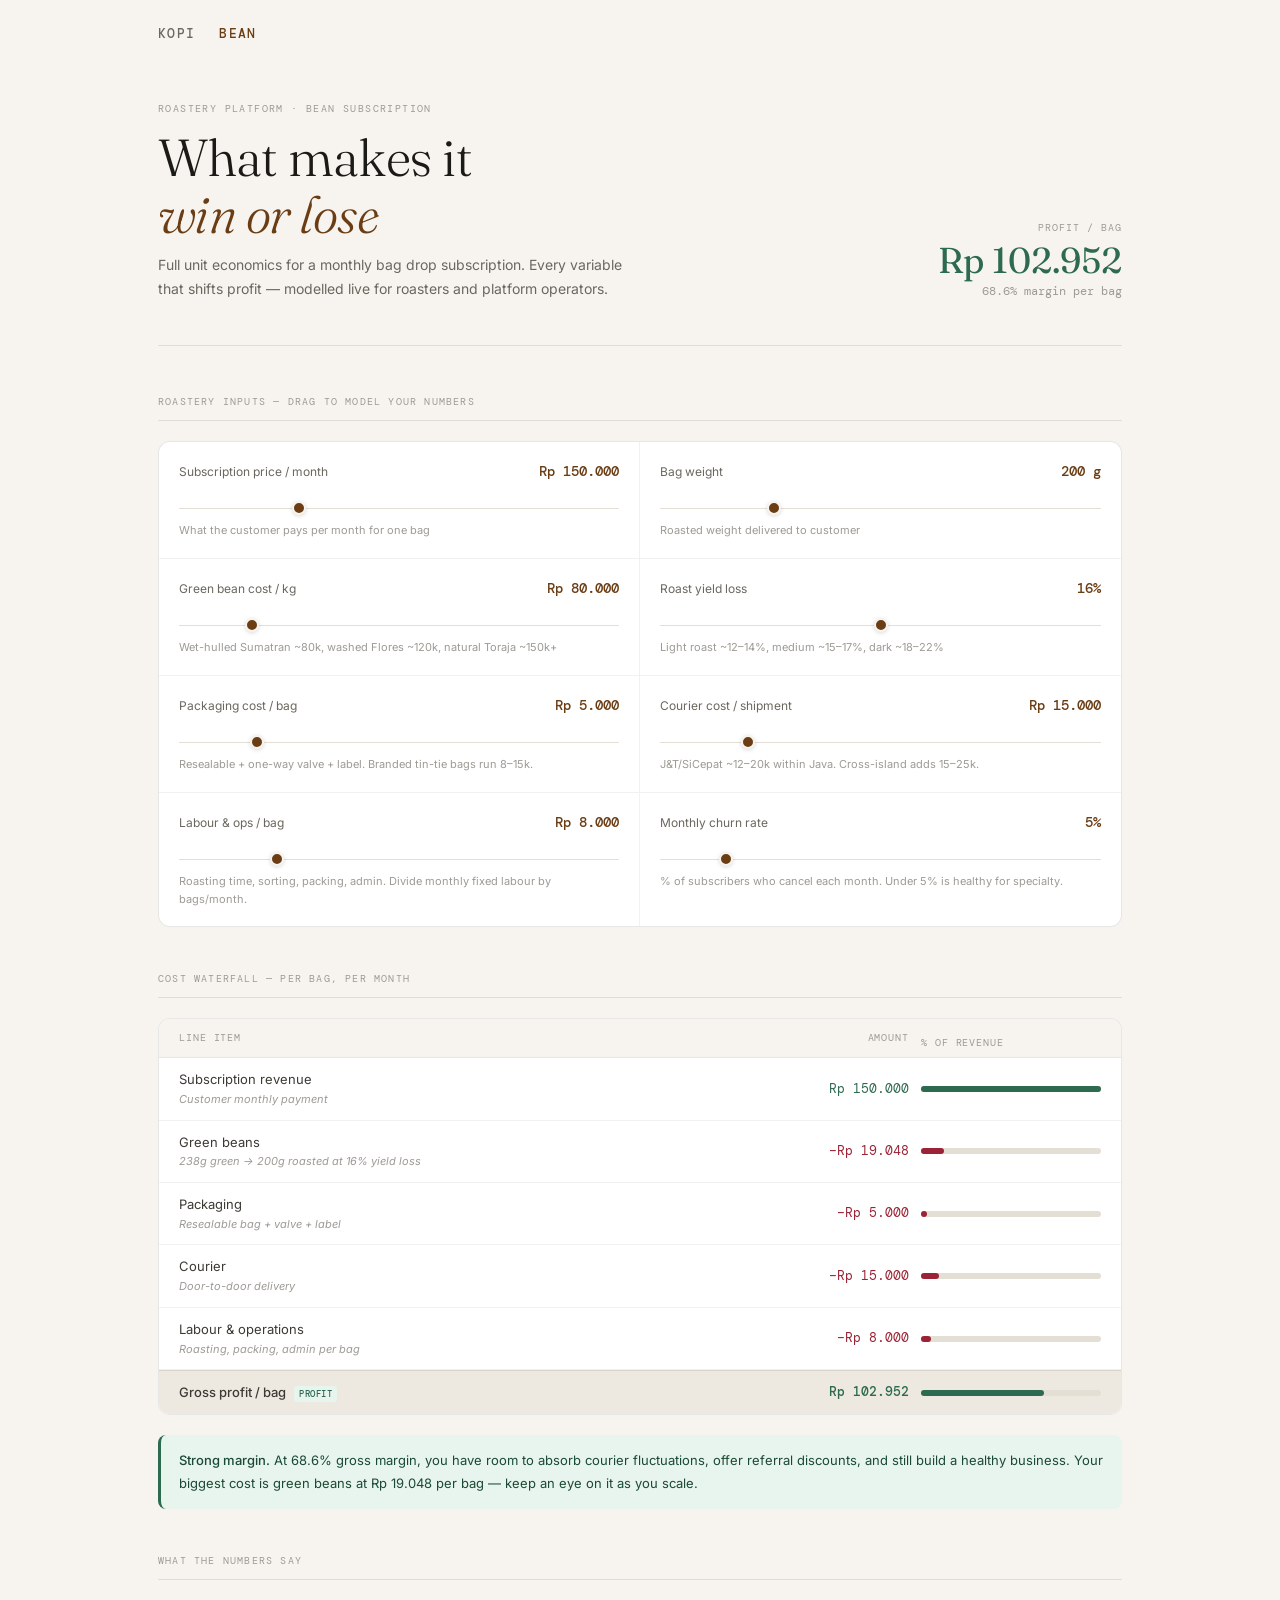
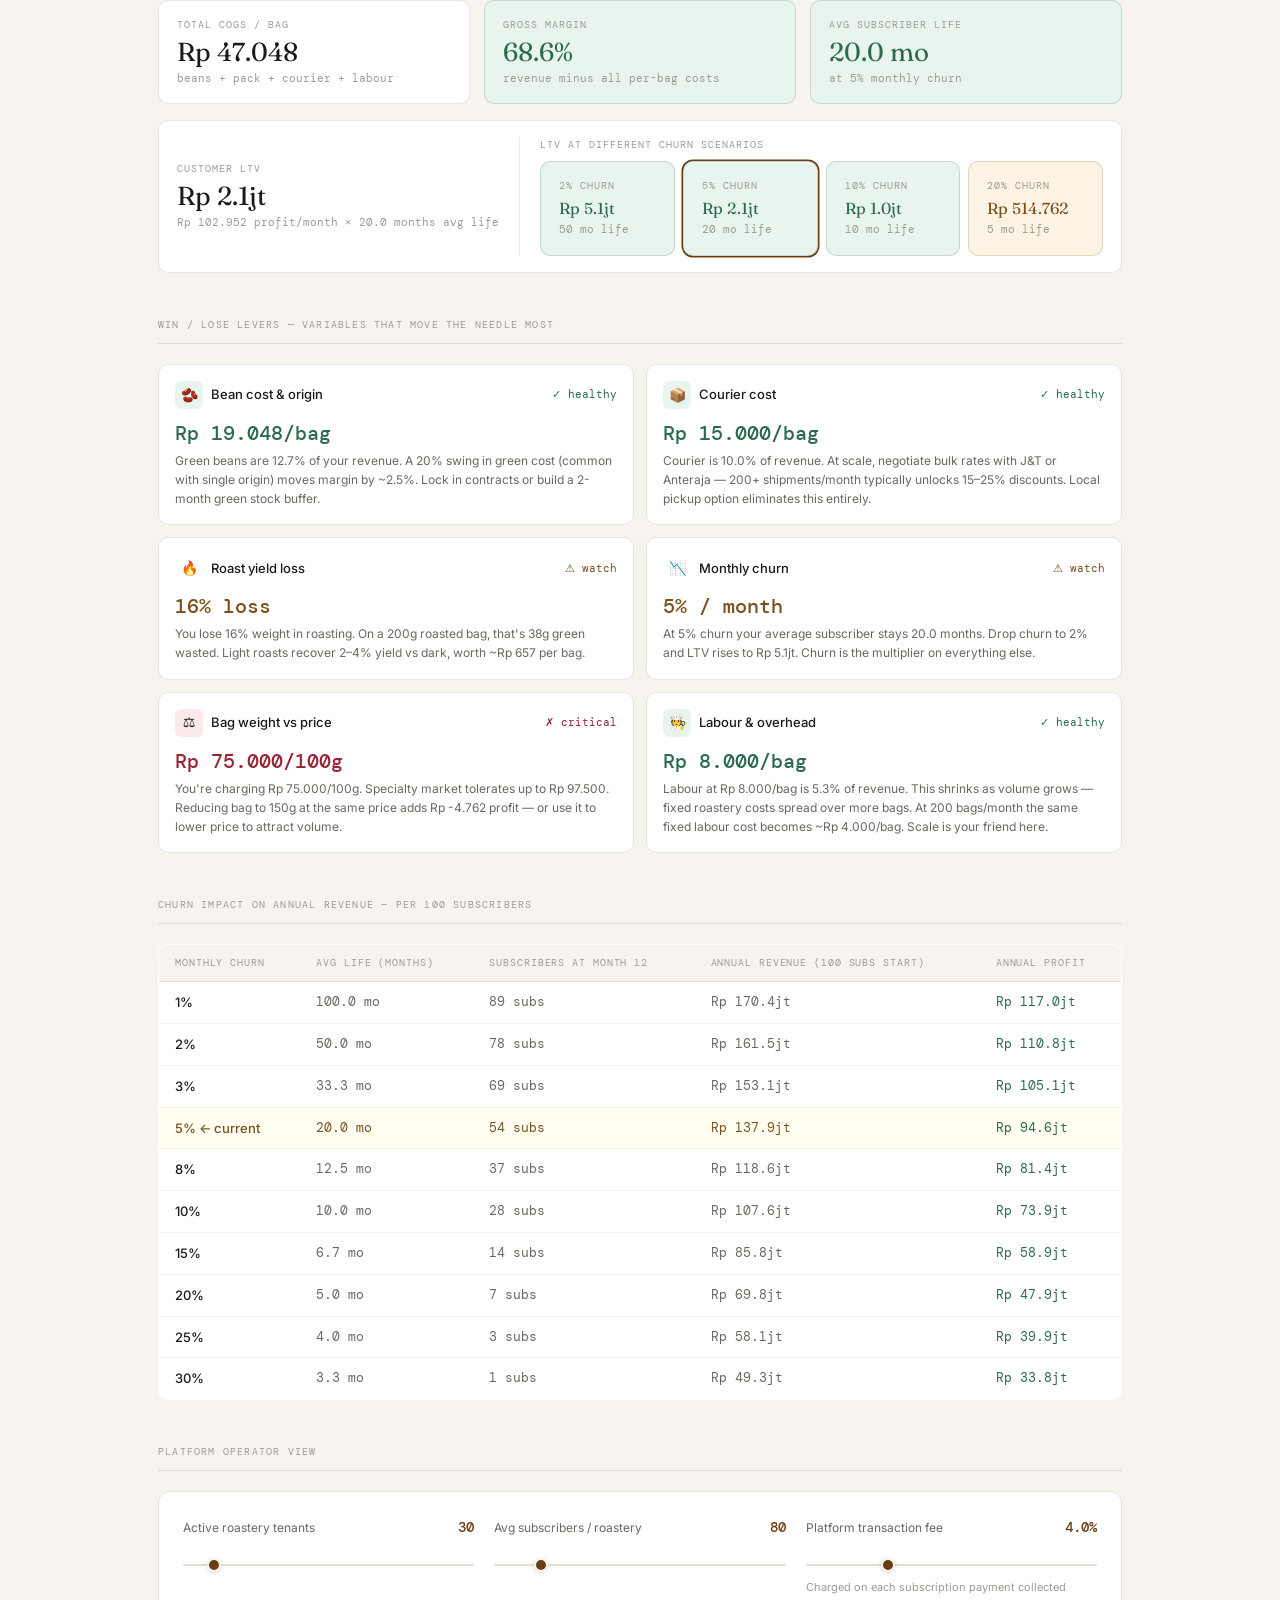
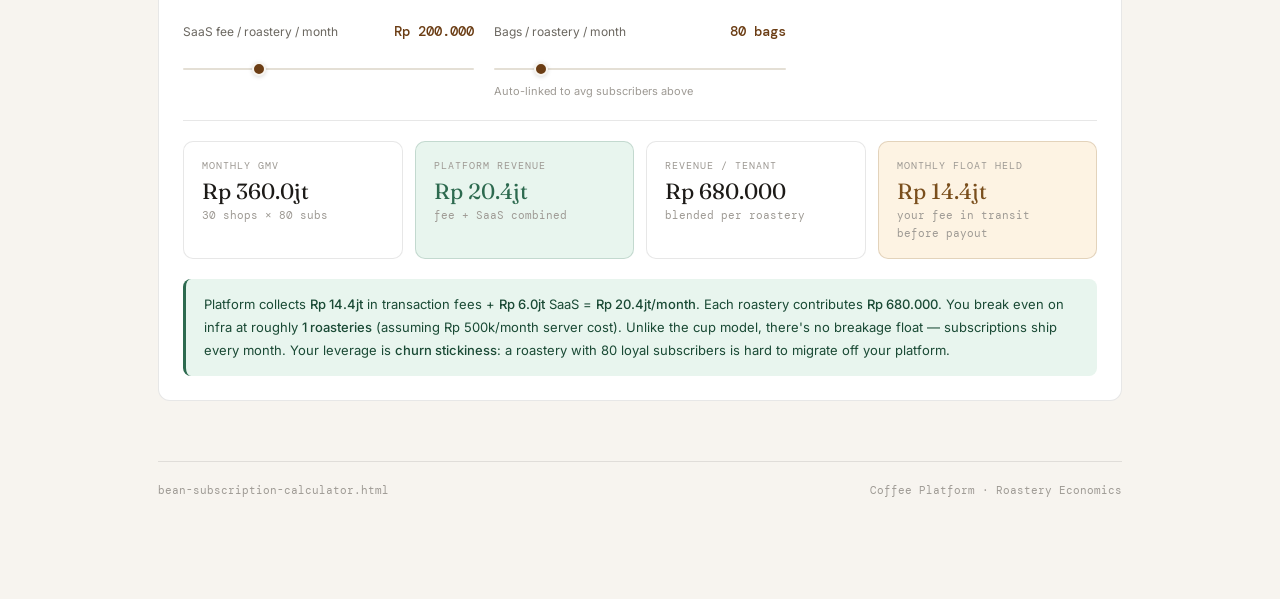
==== commit b8e59591: "naik" ====
--- a/bean.html
+++ b/bean.html
@@ -36,6 +36,26 @@
 
 .shell { max-width: 1020px; margin: 0 auto; padding: 0 28px 100px; }
 
+/* ── NAV ── */
+.main-nav {
+  padding: 24px 0 0 0;
+  display: flex;
+  gap: 24px;
+}
+.main-nav a {
+  color: var(--ink3);
+  text-decoration: none;
+  font-size: 13px;
+  font-weight: 500;
+  text-transform: uppercase;
+  letter-spacing: 0.1em;
+  font-family: var(--font-mono);
+  transition: color 0.2s ease;
+}
+.main-nav a:hover, .main-nav a.active {
+  color: var(--accent);
+}
+
 /* ── HEADER ── */
 header {
   padding: 56px 0 44px;
@@ -266,6 +286,11 @@
 </head>
 <body>
 <div class="shell">
+
+<nav class="main-nav">
+  <a href="kopi.html">Kopi</a>
+  <a href="bean.html" class="active">Bean</a>
+</nav>
 
 <!-- HEADER -->
 <header>
